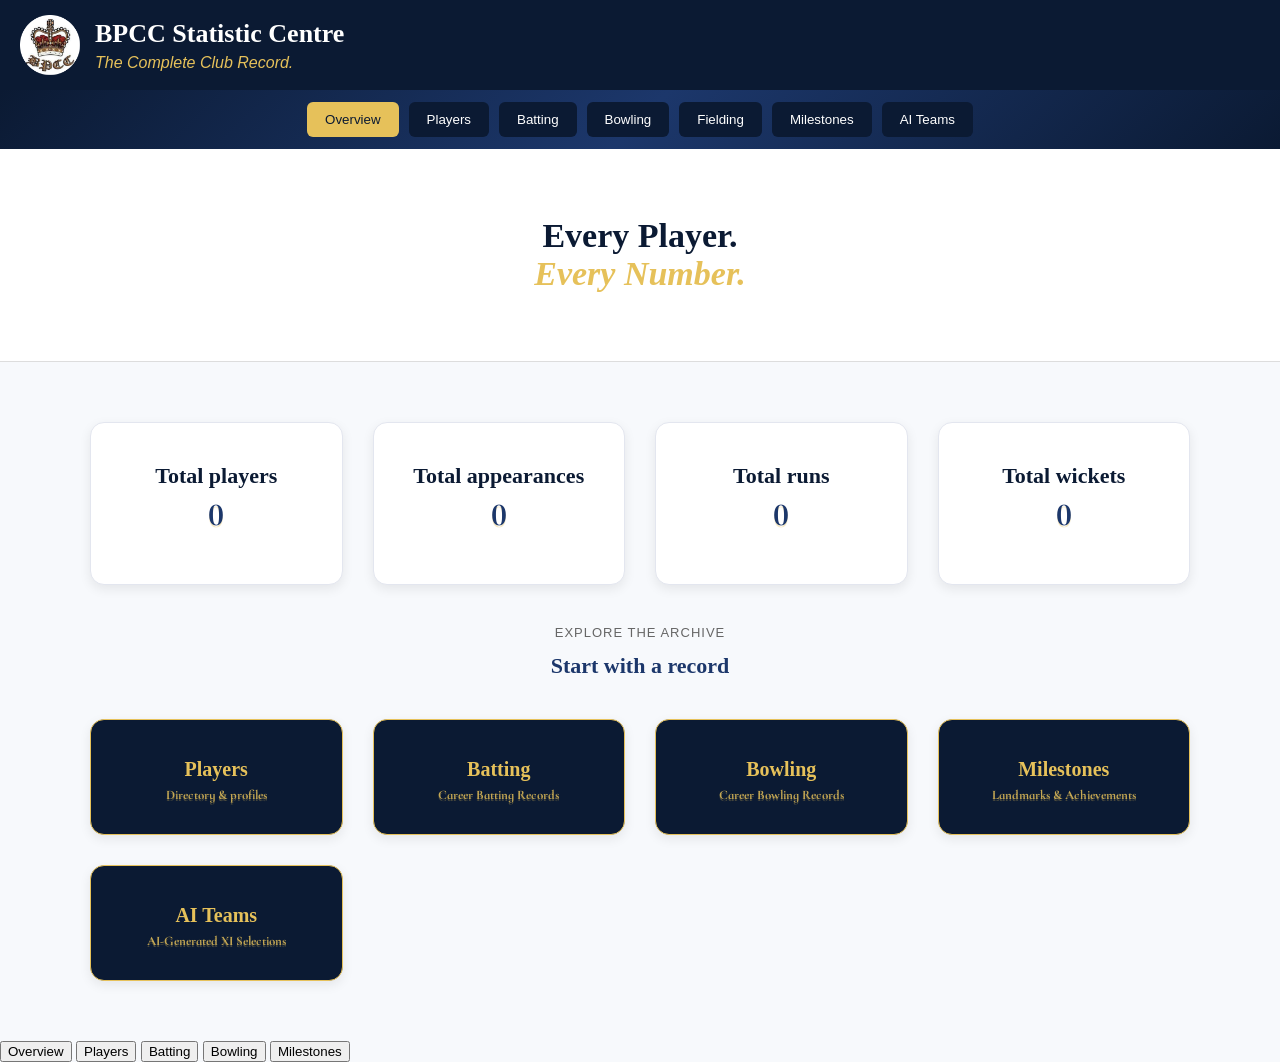
==== home.html @ c8ba133d "Update home.html" ====
<!DOCTYPE html>
<html lang="en">
<head>
  <meta charset="UTF-8">
  <title>BPCC Player Records</title>
  <meta name="viewport" content="width=device-width, initial-scale=1.0">

<style id="v100">

/* ============================================================
   BRANDING & GLOBAL
============================================================ */
@import url('https://fonts.googleapis.com/css2?family=Cormorant+Infant:wght@400;600;700&display=swap');

  
:root {
  --bpcc-navy: #0b1a33;
  --bpcc-blue: #1c376b;
  --bpcc-gold: #e6c15a;
  --bpcc-gradient: linear-gradient(135deg, #0b1a33, #1c376b, #0b1a33);
  --bpcc-gold-gradient: linear-gradient(135deg, #e6c15a, #f7e7a4, #e6c15a);
}

body {
  margin: 0;
  font-family: "Inter", "Playfair Display", sans-serif;
  background: #f7f9fc;
  color: #1a1a1a;
}

/* ============================================================
   HEADER — UPDATED
============================================================ */
header {
  background: var(--bpcc-navy);
  color: white;
  padding: 15px 20px;
  display: flex;
  align-items: center;
}

header .brand {
  display: flex;
  align-items: center;
  gap: 15px; /* spacing between logo and text */
}

header img {
  height: 60px; /* slightly larger logo */
}

header h1 {
  font-size: 26px;        /* bigger title */
  font-family: "Playfair Display", serif;
  margin: 0;
  line-height: 1.2;
}

header em {
  color: var(--bpcc-gold);
  font-size: 16px;        /* bigger subtitle */
  display: block;
  margin-top: 4px;
}

header .brand div {
  display: flex;
  flex-direction: column;
  justify-content: center;
}

/* ============================================================
   NAVIGATION (Desktop + Mobile)
============================================================ */
.nav-bar {
  background: var(--bpcc-gradient);
  display: flex;
  justify-content: center; /* centred on desktop */
  gap: 10px;
  padding: 12px;
  overflow-x: auto;
  white-space: nowrap;
  -webkit-overflow-scrolling: touch;
}

.nav-bar button {
  background: var(--bpcc-navy);
  color: white;
  border: none;
  padding: 10px 18px;
  border-radius: 6px;
  cursor: pointer;
  flex: 0 0 auto;
  transition: 0.25s ease;
}

.nav-bar button:hover {
  background: var(--bpcc-gradient);
  color: var(--bpcc-gold);
}

.nav-bar button.on {
  background: var(--bpcc-gold);
  color: var(--bpcc-navy);
}

/* ============================================================
   HERO
============================================================ */
.hero {
  text-align: center;
  padding: 40px 20px;
  background: white;
  border-bottom: 1px solid #ddd;
}

.hero h2 {
  font-size: 34px;
  font-family: "Playfair Display", serif;
  color: var(--bpcc-navy);
}

.hero h2 i {
  color: var(--bpcc-gold);
}

/* ============================================================
   SECTIONS
============================================================ */
.section {
  display: none;
  padding: 40px 20px;
  padding-top: 20px;
  padding-bottom: 20px;
  max-width: 1100px;
  margin: auto;
}

.section.active {
  display: block;
}

.section h2 {
  font-size: 22px;
  font-family: "Playfair Display", serif;
  color: var(--bpcc-navy);
  border-bottom: 2px solid var(--bpcc-gold);
  display: inline-block;
  margin-top: 10px;
  padding-bottom: 4px;
  margin-bottom: 12px;
}

/* ============================================================
   OVERVIEW SUMMARY CARDS
============================================================ */
.summary {
  max-width: 1100px;
  margin: 40px auto;
  display: grid;
  grid-template-columns: repeat(4, 1fr);
  gap: 30px;
}

.summary-card {
  background: white;
  padding: 18px 22px;
  border-radius: 14px;
  text-align: center;
  box-shadow: 0 4px 12px rgba(0,0,0,0.08);
  border: 1px solid #e3e6ef;
  transition: transform 0.2s ease, box-shadow 0.2s ease;
}

.summary-card h3 {
  font-family: "Playfair Display", serif;
  font-size: 24px;
  font-weight: 700;
  color: var(--bpcc-navy);
  margin-bottom: 6px;
}

.summary-card p,
.overview-total p {
  font-family: "Cormorant Infant", serif;
  font-size: 34px;
  font-weight: 700;
  color: var(--bpcc-blue);
  text-shadow: 00 2px rgba(230,193,90,0.35);
}

/* Section buttons */
.summary-card.summary-ai {
  background: var(--bpcc-navy);
  border: 1px solid var(--bpcc-gold);
  cursor: pointer;
}

.summary-card.summary-ai h3 {
  font-size: 20px; /* bigger */
  color: var(--bpcc-gold);
}

.summary-card.summary-ai p {
  font-size: 13px; /* smaller */
  color: var(--bpcc-gold);
  opacity: 0.85;
}

.summary-card.summary-ai:hover {
  transform: translateY(-3px);
  box-shadow: 0 6px 16px rgba(0,0,0,0.25);
}

/* Overview text */
.overview-subtle {
  text-align: center;
  font-size: 13px;
  color: #666;
  margin-top: 10px;
  letter-spacing: 1px;
}

.overview-strong {
  text-align: center;
  font-size: 22px;
  font-weight: 700;
  color: var(--bpcc-blue);
  margin-top: 4px;
  margin-bottom: 25px;
  font-family: "Playfair Display", serif;
}

  .overview-total h3,
.summary-card h3 {
  font-size: 22px;          /* bigger title */
  font-weight: 700;
  color: var(--bpcc-navy);
}

.overview-total p,
.summary-card p {
  font-size: 32px;          /* bigger numbers */
  font-weight: 700;
  margin-top: 6px;
}


/* ============================================================
   PLAYER GRID
============================================================ */
.player-grid {
  display: grid;
  grid-template-columns: repeat(3, 1fr);
  gap: 25px;
  margin-top: 30px;
}

.player-card {
  background: white;
  padding: 22px;
  border-radius: 12px;
  box-shadow: 0 2px 6px rgba(0,0,0,0.08);
  cursor: pointer;
  transition: 0.25s ease;
}

  .player-card h3,
.player-name {
  color: var(--bpcc-blue);
  font-weight: 700;
}

.player-card:hover {
  transform: translateY(-4px);
  box-shadow: 0 3px 10px rgba(0,0,0,0.2);
}
#player-search {
  width: 100%
  margin: 20px auto 25px auto;
  border: 2px solid var(--bpcc-gold);
  background: #fffef5;
  font-size: 16px;
  padding: 10px;
  border-radius: 8px;
  outline: none;
  transition: 0.25s ease;
  max-width: 1000px;
  display: block;
  box-sizing: border-box;
}

#player-search:focus {
  border-color: var(--bpcc-blue);
  background: white;
  box-shadow: 0 0 8px rgba(230,193,90,0.5);
}

#players {
  max-width: 1100px;
  margin: auto;
}
  
.status {
  background: var(--bpcc-gold);
  color: var(--bpcc-navy);
  padding: 4px 8px;
  border-radius: 6px;
  font-size: 12px;
  font-weight: 600;
  display: inline-block;
  margin-bottom: 8px;
}

/* ============================================================
   TABLES
============================================================ */
table {
  table-layout: fixed;
  width: 100%;
  border-collapse: collapse;
  background: white;
  border-radius: 12px;
  overflow: hidden;
  box-shadow: 0 2px 6px rgba(0,0,0,0.08);
  margin-bottom: 40px;
}

thead {
  background: var(--bpcc-navy);
  color: white;
}

tbody td {
  padding: 10px;
  border-bottom: 1px solid #e5e5e5;
}

tbody tr:hover {
  background: #f2f4f8;
}
  table td {
  padding: 12px 10px;
  vertical-align: middle;
}

/* Player column */
table td:first-child {
  width: 40%;
  text-align: left;
}

/* All numeric/stat columns */
table td:not(:first-child) {
  padding-right: 12px;
  text-align: right;
}
table th {
  text-align: right;
  padding: 14px 10px;        /* taller header */
  font-size: 16px;           /* slightly larger text */
  font-weight: 700;
  background: var(--bpcc-blue);       /* subtle header background */
  border-bottom: 2px solid var(--bpcc-gold);
  vertical-align: middle;
  box-shadow: inset 0 -2px 0 var(--bpcc-gold);
}

table th:first-child {
  padding-left: 12px;
  width: 40%;
  text-align: left;
}

  table tbody tr:nth-child(odd) {
  background: rgba(230,193,90,0.06);
}

table tbody tr:nth-child(even) {
  background: #ffffff;
}

table th:nth-child(2),
table td:nth-child(2),
table th:nth-child(3),
table td:nth-child(3),
table th:nth-child(4),
table td:nth-child(4) {
  width: 20%;                /* Stat columns */
}

/* ============================================================
   MILESTONES
============================================================ */
.milestone-row {
  display: flex;
  justify-content: space-between;
  align-items: baseline;
  gap: 10px;
  padding: 6px 0;
}

.milestone-remaining {
  font-size: 13px;
  color: #777;
}

  .milestone-club-box {
  background: #fffdf7;
  border-radius: 10px;
  padding: 10px 14px;
  box-shadow: 0 2px 6px rgba(0,0,0,0.1);
  border: 1px solid #e3e6ef;
}

  .milestone-entry {
  display: flex;
  justify-content: space-between;   /* name left, stat right */
  align-items: center;
  padding: 4px 0;                   /* tighter rows */
}

.milestone-name {
  font-weight: 700;          /* bold */
  color: var(--bpcc-navy);
  text-align: right;
}

.milestone-club-box h4 {
  background: var(--bpcc-gold-gradient);
  color: var(--bpcc-navy);
  padding: 8px 12px;
  border-radius: 8px;
  font-weight: 700;
  font-size: 18px;
  margin: 0 0 6px 0;
  margin-bottom: 10px;
  text-align: center;
}

  .milestone-stat {
  font-weight: 600;
  color: var(--bpcc-blue);
  text-align: left;
}
  
.milestone-grid {
  display: grid;
  grid-template-columns: repeat(4, 1fr);
  gap: 20px;
  margin-bottom: 30px;
}
  
  .milestone-approach-box {
  background: #fff7e6;
  border: 1px solid #e6c200;
  border-radius: 6px;
  padding: 10px 12px;
  margin-bottom: 25px;
  box-shadow: 0 2px 6px rgba(0,0,0,0.08);
}
  
.approach-row {
  display: flex;
  justify-content: space-between;
  align-items: center;
  padding: 4px 0;
  font-size: 15px;
}
  
.to-go {
  font-weight: bold;
  color: var(--bpcc-gold);
  margin-left: auto;
}


/* ============================================================
   AI TEAMS
============================================================ */
.ai-teams-note {
  background: #fff8d9;
  border-left: 4px solid var(--bpcc-gold);
  padding: 12px 16px;
  border-radius: 8px;
  margin-bottom: 20px;
  font-size: 14px;
  line-height: 1.5;
}

.ai-teams-grid {
  display: grid;
  grid-template-columns: repeat(3, 1fr);
  gap: 25px;
  margin-bottom: 40px;
}

.ai-player-row {
  display: flex;
  justify-content: space-between;
  align-items: center;
  padding: 6px 0;
  border-bottom: 2px solid #eee;
  transition: 0.2s ease;
}

  .ai-player-row:hover {
  background: rgba(230,193,90,0.12); /* soft BPCC gold tint */
  transform: translateY(-2px);
  box-shadow: 0 2px 6px rgba(0,0,0,0.12);
}

.ai-player-name {
  font-size: 11px;
  font-weight: 600;
  color: var(--bpcc-blue);
}

.ai-player-stat {
  font-size: 11px;
  color: #555;
  text-align: right;
}

  .ai-player-right {
  text-align: right;
  font-size: 11px;
  font-weight: 600;
  color: var(--bpcc-blue);
  min-width: 140px; /* consistent alignment */
}

.ai-team-box {
  background: white;
  border-radius: 12px;
  border: 1px solid #e3e6ef;
  box-shadow: 0 3px 10px rgba(0,0,0,0.12);
  overflow: hidden; /* ensures header radius blends cleanly */
  margin-bottom: 30px;
}

.ai-team-box h3 {
  background: var(--bpcc-gradient); /* BPCC blue gradient */
  color: var(--bpcc-gold);          /* gold text */
  padding: 14px 18px;
  border-radius: 12px 12px 0 0;     /* rounded top only */
  font-size: 22px;
  font-family: "Playfair Display", serif;
  text-align: center;
  text-shadow: 0 0 6px rgba(255, 215, 0, 0.4);
  margin: 0;                        /* remove default margin */
  border-bottom: 3px solid var(--bpcc-gold); /* gold underline */
}

  .ai-team-section {
  margin-bottom: 6px;
  padding-bottom: 10px;
  padding: 10px 18px;
  border-bottom: 3px solid var(--bpcc-gold);
}

  .ai-team-section h4 {
  margin-top: 0;                   /* removes gap above role title */
  margin-bottom: 10px;             /* keeps spacing consistent */
  font-size: 16px;
  color: var(--bpcc-navy);
  font-weight: 700;
  }    

.ai-team-section:last-child {
  border-bottom: none;
  margin-bottom: 0;
}
  
  .ai-player-role {
  font-size: 9px;
  font-weight: 600;
  color: var(--bpcc-navy);
  opacity: 0.8;
}

/* ============================================================
   MODAL
============================================================ */
#player-modal {
  display: none;
  position: fixed;
  inset: 0;
  background: rgba(0,0,0,0.6);
  justify-content: center;
  align-items: center;
  z-index: 9998;
}

#player-modal-content {
  background: white;
  width: 90%;
  max-width: 650px;
  border-radius: 16px;
  padding: 0; /* header sits flush */
  max-height: 85vh;
  overflow-y: auto;
  box-shadow: 0 6px 20px rgba(0,0,0,0.25);
  border: 3px solid var(--bpcc-gold);
}

.modal-header {
  background: var(--bpcc-blue);
  color: white;
  padding: 20px;
  border-bottom: 4px solid var(--bpcc-gold);
  position: sticky;
  top: 0;
  z-index: 10;
}

#modal-player-name {
  font-size: 24px;
  font-weight: 700;
  color: var(--bpcc-gold);
}

#modal-player-number,
#modal-player-role {
  font-size: 14px;
  opacity: 0.9;
}

#modal-close {
  float: right;
  font-size: 28px;
  cursor: pointer;
  color: var(--bpcc-gold);
  transition: 0.2s ease;
}

#modal-close:hover {
  color: white;
  transform: scale(1.1);
}

#modal-stats {
  display: grid;
  grid-template-columns: repeat(4, 1fr);
  gap: 15px;
  margin-top: 20px;
}
  .modal-stat-row {
  background: #f7f9fc;
  border: 1px solid #e3e6ef;
  border-radius: 12px;
  padding: 14px;
  box-shadow: 0 2px 6px rgba(0,0,0,0.08);
  transition: 0.2s ease;
}

.modal-stat-row:hover {
  transform: translateY(-3px);
  box-shadow: 0 4px 12px rgba(0,0,0,0.15);
}

.modal-stat-row h4 {
  margin: 0 0 6px 0;
  font-size: 14px;
  font-weight: 700;
  color: var(--bpcc-navy);
}

.modal-stat-row p {
  margin: 0;
  font-size: 16px;
  font-weight: 600;
  color: var(--bpcc-blue);
}

/* ============================================================
   MOBILE RESPONSIVE
============================================================ */
@media (max-width: 768px) {

  .nav-bar {
    justify-content: flex-start;
    padding: 10px 0;
  }

  .summary {
    grid-template-columns: repeat(2, 1fr);
    gap: 20px;
  }

  @media (max-width: 768px) {
  #player-search {
    margin-left: auto;
    margin-right: auto;
  }
}
 
  .player-grid {
    grid-template-columns: 1fr;
  }

  .ai-teams-grid {
    grid-template-columns: 1fr;
  }

  #modal-stats {
    grid-template-columns: repeat(2, 1fr);
  }

  body {
    padding-bottom: 80px;
  }

  .section {
    padding-bottom: 80px;
  }

  .bottom-tab-bar {
    position: fixed;
    bottom: 0;
    left: 0;
    right: 0;
    height: 60px;
    background: var(--bpcc-navy);
    border-top: 3px solid var(--bpcc-gold);
    display: flex;
    justify-content: space-around;
    align-items: center;
    z-index: 9999;
  }

  .bottom-tab-bar button.active {
    color: var(--bpcc-gold);
    transform: translateY(-4px);
  }
  
  .milestone-grid {
    grid-template-columns: repeat(2, 1fr);
  }
}

</style>
</head>

<body>
<header>
  <div class="brand">
    <img src="logo.png?v=2" alt="BPCC Logo">
    <div>
      <h1>BPCC Statistic Centre</h1>
      <em>The Complete Club Record.</em>
    </div>
  </div>
</header>

<nav class="nav-bar">
  <button data-section="overview" class="on">Overview</button>
  <button data-section="players">Players</button>
  <button data-section="batting">Batting</button>
  <button data-section="bowling">Bowling</button>
  <button data-section="fielding">Fielding</button>
  <button data-section="milestones">Milestones</button>
  <button data-section="ai-teams">AI Teams</button>
</nav>

<section class="hero">
  <h2 id="hero-title">Every Player.<br><i>Every Number.</i></h2>
</section>

<!-- OVERVIEW -->
<section id="overview" class="section active">

  <!-- Totals -->
  <div class="summary">
    <div class="summary-card">
      <h3>Total players</h3>
      <p id="total-players">0</p>
    </div>
    <div class="summary-card">
      <h3>Total appearances</h3>
      <p id="total-appearances">0</p>
    </div>
    <div class="summary-card">
      <h3>Total runs</h3>
      <p id="total-runs">0</p>
    </div>
    <div class="summary-card">
      <h3>Total wickets</h3>
      <p id="total-wickets">0</p>
    </div>
  </div>

  <!-- Overview text -->
  <p class="overview-subtle">EXPLORE THE ARCHIVE</p>
  <p class="overview-strong">Start with a record</p>

  <!-- Section buttons -->
  <div class="summary">

    <div class="summary-card summary-ai record-box" data-section="players">
      <h3>Players</h3>
      <p>Directory & profiles</p>
    </div>

    <div class="summary-card summary-ai record-box" data-section="batting">
      <h3>Batting</h3>
      <p>Career Batting Records</p>
    </div>

    <div class="summary-card summary-ai record-box" data-section="bowling">
      <h3>Bowling</h3>
      <p>Career Bowling Records</p>
    </div>

    <div class="summary-card summary-ai record-box" data-section="milestones">
      <h3>Milestones</h3>
      <p>Landmarks & Achievements</p>
    </div>

    <div class="summary-card summary-ai record-box" data-section="ai-teams">
      <h3>AI Teams</h3>
      <p>AI-Generated XI Selections</p>
    </div>

  </div>

</section>

<!-- PLAYERS -->
<section id="players" class="section">
  <h2>Player directory & profiles</h2>
  <input id="player-search" type="text" placeholder="Search players..." style="margin-top:20px;width:100%;padding:10px;border-radius:8px;border:1px solid #ccc;">
  <div id="players-grid" class="player-grid"></div>
</section>

<!-- BATTING -->
<section id="batting" class="section">
  <h2>Career Batting Records</h2>
  <div id="batting-table"></div>
</section>

<!-- BOWLING -->
<section id="bowling" class="section">
  <h2>Career Bowling Records</h2>
  <div id="bowling-table"></div>
</section>

<!-- FIELDING -->
<section id="fielding" class="section">
  <h2>Career Fielding Records</h2>
  <div id="fielding-table"></div>
</section>

<!-- MILESTONES -->
<section id="milestones" class="section">
  <h2>Landmarks & Approaching Achievements</h2>
  <div id="batting-milestones"></div>
  <div id="bowling-milestones"></div>
  <div id="catches-milestones"></div>
</section>

<!-- AI TEAMS -->
<section id="ai-teams" class="section">
  <h2>AI-Generated XI Selections</h2>

  <p class="ai-teams-note">
    AI-generated, unofficial selections. AI 1st XI uses the original elite qualification thresholds.
    AI 2nd & 3rd XIs select the next best remaining performers, ranked by XI runs, wickets and wicketkeeping victims.
    Career length remains a modest tie-breaker, and no player appears twice.
  </p>

  <div class="ai-teams-grid">
    <div id="team-a"></div>
    <div id="team-b"></div>
    <div id="team-c"></div>
  </div>
</section>

<!-- MODAL -->
<div id="player-modal">
  <div id="player-modal-content">
    <div class="modal-header">
      <span id="modal-close">&times;</span>
      <div id="modal-player-name"></div>
      <div id="modal-player-number"></div>
      <div id="modal-player-role"></div>
    </div>
    <div id="modal-stats"></div>
  </div>
</div>

<!-- MOBILE BOTTOM TAB BAR -->
<div class="bottom-tab-bar">
  <button data-section="overview" class="active">Overview</button>
  <button data-section="players">Players</button>
  <button data-section="batting">Batting</button>
  <button data-section="bowling">Bowling</button>
  <button data-section="milestones">Milestones</button>
</div>

<script>
/* ============================================================
   CONFIG
============================================================ */
const DATA_URL =
  "https://docs.google.com/spreadsheets/d/e/2PACX-1vQlS2BceCsyAkRFmAuwA0QDJR8wPjuLZyquKAeszxD2-FM7gFTzEQrVTqPxtph-z55FZNU01tMnpvQv/pub?output=csv";

const HEADERS = [
  "Player","Number","Years","Matches","Innings","Runs","Average",
  "High Score","Fifties","Hundreds","Overs","Wickets",
  "Bowling Average","Economy","Best","Catches","Stumpings","Current"
];

let allData = [];

/* Cache DOM selectors */
const heroTitle = document.getElementById("hero-title");
const overviewTotals = document.querySelectorAll("#overview .summary")[0];
const overviewButtons = document.querySelectorAll("#overview .summary")[1];
const overviewText = document.querySelectorAll("#overview .overview-subtle, #overview .overview-strong");

/* ============================================================
   CSV LOADING (FAST)
============================================================ */
async function loadCSV() {
  const res = await fetch(DATA_URL);
  const text = await res.text();

  const lines = text.trim().split("\n");
  const headers = lines[0].split(",").map(h => h.trim());

  return lines.slice(1).map(line => {
    const cols = line.split(",");
    const obj = {};
    headers.forEach((h, i) => obj[h] = (cols[i] || "").trim());
    return obj;
  });
}

const num = v => (isNaN(parseFloat(v)) ? 0 : parseFloat(v));
const victims = p => num(p["Catches"]) + num(p["Stumpings"]);

/* ============================================================
   HERO TITLES
============================================================ */
const heroTitles = {
  "overview": "Every Player.<br><i>Every Number.</i>",
  "players": "Player Directory<br><i>& profiles</i>",
  "batting": "Career Batting<br><i>Records</i>",
  "bowling": "Career Bowling<br><i>Records</i>",
  "fielding": "Career Fielding<br><i>Records</i>",
  "milestones": "Landmarks<br><i>& Approaching Achievements</i>",
  "ai-teams": "AI-Generated XIs<br><i>XI Selections</i>"
};

/* ============================================================
   ROLE DETECTION (FAST)
============================================================ */
function getRole(p) {
  const runs = num(p["Runs"]);
  const wickets = num(p["Wickets"]);
  const stumpings = num(p["Stumpings"]);

  if (stumpings >= 1) return "Wicketkeeper";
  if (runs >= 100 && wickets >= 10) return "All-rounder";
  if (wickets >= 5) return "Bowler";
  if (runs >= 100) return "Batter";
  return "Player";
}
/* ============================================================
   PLAYERS PAGE (FAST)
============================================================ */
function renderPlayers() {
  const container = document.getElementById("players-grid");
  const q = document.getElementById("player-search").value.toLowerCase();

  const sorted = allData.filter(p =>
    p["Player"].toLowerCase().includes(q)
  ).sort((a, b) => a["Player"].localeCompare(b["Player"]));

  container.innerHTML = sorted.map(p => {
    const status = (p["Current"] === "Yes") ? "Current Player" : "Retired";
    const role = getRole(p);

    return `
      <div class="player-card" data-player="${p["Player"]}">
        <div class="status">${status}</div>
        <h3>${p["Player"]}</h3>
        <span class="role-badge">${role}</span>
        <div class="stats-line">
          ${p["Matches"]} matches •
          ${p["Runs"]} runs •
          ${p["Wickets"]} wickets •
          ${victims(p)} victims
        </div>
      </div>
    `;
  }).join("");
}

/* Delegated click listener (faster) */
document.getElementById("players-grid").addEventListener("click", e => {
  const card = e.target.closest(".player-card");
  if (!card) return;
  const player = allData.find(p => p["Player"] === card.dataset.player);
  openPlayerModal(player);
});

/* ============================================================
   TABLE RENDERERS (FAST)
============================================================ */
function renderBatting() {
  const container = document.getElementById("batting-table");

  const data = [...allData].sort((a, b) => num(b["Runs"]) - num(a["Runs"]));

  container.innerHTML = `
    <table>
      <thead>
        <tr><th>Player</th><th>Runs</th><th>Average</th></tr>
      </thead>
      <tbody>
        ${data.map(p => `
          <tr class="clickable-row" data-player="${p["Player"]}">
            <td>
              <div class="player-name">${p["Player"]}</div>
              <div class="player-number">No. ${p["Number"]}</div>
            </td>
            <td>${p["Runs"]}</td>
            <td>${p["Average"]}</td>
          </tr>
        `).join("")}
      </tbody>
    </table>
  `;
}

function renderBowling() {
  const container = document.getElementById("bowling-table");

  const data = [...allData].sort((a, b) => num(b["Wickets"]) - num(a["Wickets"]));

  container.innerHTML = `
    <table>
      <thead>
        <tr><th>Player</th><th>Wickets</th><th>Average</th></tr>
      </thead>
      <tbody>
        ${data.map(p => `
          <tr class="clickable-row" data-player="${p["Player"]}">
            <td>
              <div class="player-name">${p["Player"]}</div>
              <div class="player-number">No. ${p["Number"]}</div>
            </td>
            <td>${p["Wickets"]}</td>
            <td>${p["Bowling Average"]}</td>
          </tr>
        `).join("")}
      </tbody>
    </table>
  `;
}

function renderFielding() {
  const container = document.getElementById("fielding-table");

  const data = [...allData].sort((a, b) => victims(b) - victims(a));

  container.innerHTML = `
    <table>
      <thead>
        <tr><th>Player</th><th>Victims</th><th>Catches</th></tr>
      </thead>
      <tbody>
        ${data.map(p => `
          <tr class="clickable-row" data-player="${p["Player"]}">
            <td>
              <div class="player-name">${p["Player"]}</div>
              <div class="player-number">No. ${p["Number"]}</div>
            </td>
            <td>${victims(p)}</td>
            <td>${p["Catches"]}</td>
          </tr>
        `).join("")}
      </tbody>
    </table>
  `;
}

/* Delegated click listener for all tables */
document.body.addEventListener("click", e => {
  const row = e.target.closest(".clickable-row");
  if (!row) return;
  const player = allData.find(p => p["Player"] === row.dataset.player);
  openPlayerModal(player);
});
/* ============================================================
   MILESTONES
============================================================ */
function renderMilestones() {
  renderMilestoneClubs(
    "Runs Milestone Clubs",
    "Runs",
    [3500,3000,2500,2000,1500,1000,500,250],
    20,
    document.getElementById("batting-milestones")
  );

  renderMilestoneClubs(
    "Bowling Milestone Clubs",
    "Wickets",
    [100,90,80,70,60,50,40,30,20],
    2,
    document.getElementById("bowling-milestones")
  );

  renderMilestoneClubs(
    "Catches Milestone Clubs",
    "Catches",
    [50,40,30,20,10],
    2,
    document.getElementById("catches-milestones")
  );
}

function renderMilestoneClubs(title, field, milestones, threshold, container) {
  let html = `<h3>${title}</h3><div class="milestone-grid">`;

  milestones.forEach(m => {
    const achieved = allData.filter(p => {
      const value = num(p[field]);
      if (value < m) return false;
      return !milestones.some(x => x > m && value >= x);
    });

    html += `<div class="milestone-club-box"><h4>${m} Club</h4>`;

    if (achieved.length === 0) {
      html += `<p>No Players Yet.</p>`;
    } else {
      achieved
        .sort((a, b) => num(b[field]) - num(a[field]))
        .forEach(p => {
          html += `
            <p class="milestone-entry">
              <span class="milestone-name">${p["Player"]}</span>
              <span class="milestone-stat">${num(p[field])}</span>
            </p>`;
        });
    }

    html += `</div>`;
  });

  html += `</div><h3>Current Players Approaching</h3>`;

  let any = false;

  milestones.forEach(m => {
    const approaching = allData.filter(p => {
      if (p["Current"] !== "Yes") return false;
      const value = num(p[field]);
      const toGo = m - value;
      return toGo > 0 && toGo <= threshold;
    });

    if (approaching.length > 0) {
      any = true;

      html += `<div class="milestone-approach-box"><h4>Approaching ${m}</h4>`;

      approaching
        .sort((a, b) => (m - num(a[field])) - (m - num(b[field])))
        .forEach(p => {
          const value = num(p[field]);
          const toGo = m - value;

          html += `
            <div class="approach-row">
              <span class="milestone-name">${p["Player"]}</span>
              <span class="milestone-stat">${value}</span>
              <span class="to-go">${toGo} to go</span>
            </div>`;
        });

      html += `</div>`;
    }
  });

  if (!any) {
    html += `
      <div class="milestone-approach-box">
        <p>No current players within range.</p>
      </div>`;
  }

  container.innerHTML = html;
}

/* ============================================================
   AI TEAMS (Optimised)
============================================================ */
function renderAITeams() {
  const used = new Set();

  const batSorted = [...allData].sort((a, b) =>
    num(b["Runs"]) - num(a["Runs"]) ||
    num(b["Average"]) - num(a["Average"]) ||
    num(b["Matches"]) - num(a["Matches"])
  );

  const bowlSorted = [...allData].sort((a, b) =>
    num(b["Wickets"]) - num(a["Wickets"]) ||
    num(a["Bowling Average"]) - num(b["Bowling Average"]) ||
    num(b["Matches"]) - num(a["Matches"])
  );

  const keepSorted = [...allData].sort((a, b) => {
    const vA = victims(a), vB = victims(b);
    const mA = num(a["Matches"]), mB = num(b["Matches"]);
    const vpA = mA ? vA / mA : 0;
    const vpB = mB ? vB / mB : 0;
    return (vB*2 + vpB*10 + num(b["Stumpings"])*5 + mB) -
           (vA*2 + vpA*10 + num(a["Stumpings"])*5 + mA);
  });

  function pick(sorted, count, role) {
    const team = [];
    for (const p of sorted) {
      if (team.length >= count) break;
      if (!used.has(p["Player"])) {
        team.push({ player: p, role });
        used.add(p["Player"]);
      }
    }
    return team;
  }

  const teamA = [
    ...pick(batSorted, 5, "Batter"),
    ...pick(keepSorted, 1, "Wicketkeeper"),
    ...pick(bowlSorted, 5, "Bowler")
  ];

  function buildTeam() {
    return [
      ...pick(batSorted, 5, "Batter"),
      ...pick(keepSorted, 1, "Wicketkeeper"),
      ...pick(bowlSorted, 5, "Bowler")
    ];
  }

  renderTeam("team-a", "AI 1st XI", teamA);
  renderTeam("team-b", "AI 2nd XI", buildTeam());
  renderTeam("team-c", "AI 3rd XI", buildTeam());
}

function renderTeam(id, title, players) {
  const container = document.getElementById(id);

  const batters = players.slice(0, 5);
  const keeper = players.slice(5, 6);
  const bowlers = players.slice(6, 11);

  const html = `
    <div class="ai-team-box">
      <h3>${title}</h3>

      <div class="ai-team-section">
        <h4>Batters</h4>
        ${batters.map((entry, i) => {
          const p = entry.player;
          return `
            <div class="ai-player-row" data-player="${p["Player"]}">
              <div class="ai-player-left">
                <div class="ai-player-name">${i+1}. ${p["Player"]}</div>
                <div class="ai-player-role">Batter</div>
              </div>
              <div class="ai-player-right">
                ${p["Runs"]} runs — Avg ${p["Average"]}
              </div>
            </div>`;
        }).join("")}
      </div>

      <div class="ai-team-section">
        <h4>Wicket Keeper</h4>
        ${keeper.map(entry => {
          const p = entry.player;
          const m = num(p["Matches"]);
          const victimsPM = m ? (victims(p)/m).toFixed(2) : "0.00";
          return `
            <div class="ai-player-row" data-player="${p["Player"]}">
              <div class="ai-player-left">
                <div class="ai-player-name">6. ${p["Player"]}</div>
                <div class="ai-player-role">Wicket Keeper</div>
              </div>
              <div class="ai-player-right">
                ${victims(p)} victims — ${victimsPM} per match
              </div>
            </div>`;
        }).join("")}
      </div>

      <div class="ai-team-section">
        <h4>Bowlers</h4>
        ${bowlers.map((entry, i) => {
          const p = entry.player;
          return `
            <div class="ai-player-row" data-player="${p["Player"]}">
              <div class="ai-player-left">
                <div class="ai-player-name">${7+i}. ${p["Player"]}</div>
                <div class="ai-player-role">Bowler</div>
              </div>
              <div class="ai-player-right">
                ${p["Wickets"]} wickets — Avg ${p["Bowling Average"]}
              </div>
            </div>`;
        }).join("")}
      </div>
    </div>
  `;

  container.innerHTML = html;

  container.querySelectorAll(".ai-player-row").forEach(row => {
    row.addEventListener("click", () => {
      const player = allData.find(p => p["Player"] === row.dataset.player);
      openPlayerModal(player);
    });
  });
}
/* ============================================================
   MODAL (Optimised)
============================================================ */
function openPlayerModal(p) {
  document.getElementById("modal-player-name").textContent = p["Player"];
  document.getElementById("modal-player-number").textContent = "Player No: " + p["Number"];
  document.getElementById("modal-player-role").textContent = getRole(p);

  const stats = document.getElementById("modal-stats");
  stats.innerHTML = HEADERS
    .filter(h => h !== "Player" && h !== "Number")
    .map(h => `
      <div class="modal-stat-row">
        <h4>${h}</h4>
        <p>${p[h] || ""}</p>
      </div>
    `).join("");

  document.getElementById("player-modal").style.display = "flex";
}

document.getElementById("modal-close").onclick = () =>
  document.getElementById("player-modal").style.display = "none";

window.onclick = e => {
  if (e.target.id === "player-modal") {
    document.getElementById("player-modal").style.display = "none";
  }
};


/* ============================================================
   NAVIGATION (Optimised)
============================================================ */
function setupNav() {
  const navButtons = document.querySelectorAll(".nav-bar button");
  const bottomButtons = document.querySelectorAll(".bottom-tab-bar button");

  function showSection(section) {

    /* Switch visible section */
    document.querySelectorAll(".section").forEach(sec =>
      sec.classList.toggle("active", sec.id === section)
    );

    /* Highlight nav bar */
    navButtons.forEach(b =>
      b.classList.toggle("on", b.dataset.section === section)
    );

    /* Highlight bottom bar */
    bottomButtons.forEach(b =>
      b.classList.toggle("active", b.dataset.section === section)
    );

    /* Update hero title */
    heroTitle.innerHTML = heroTitles[section];

    /* Show/hide overview blocks */
    const showOverview = (section === "overview");

    overviewTotals.style.display = showOverview ? "" : "none";
    overviewButtons.style.display = showOverview ? "" : "none";
    overviewText.forEach(el => el.style.display = showOverview ? "" : "none");

    /* Scroll to top */
    window.scrollTo({ top: 0, behavior: "smooth" });
  }

  /* Top nav buttons */
  navButtons.forEach(btn =>
    btn.addEventListener("click", () => showSection(btn.dataset.section))
  );

  /* Bottom tab bar buttons */
  bottomButtons.forEach(btn =>
    btn.addEventListener("click", () =>
      document.querySelector(`.nav-bar button[data-section="${btn.dataset.section}"]`).click()
    )
  );
}


/* ============================================================
   RECORD BOX CLICK → NAVIGATION
============================================================ */
document.querySelectorAll(".record-box").forEach(box => {
  box.addEventListener("click", () => {
    const section = box.getAttribute("data-section");
    const btn = document.querySelector(`.nav-bar button[data-section="${section}"]`);
    if (btn) btn.click();
  });
});
  
/* ============================================================
   OVERVIEW TOTALS (Required for init)
============================================================ */
function renderOverview() {
  document.getElementById("total-players").textContent = allData.length;

  document.getElementById("total-appearances").textContent =
    allData.reduce((sum, p) => sum + num(p["Matches"]), 0);

  document.getElementById("total-runs").textContent =
    allData.reduce((sum, p) => sum + num(p["Runs"]), 0);

  document.getElementById("total-wickets").textContent =
    allData.reduce((sum, p) => sum + num(p["Wickets"]), 0);
}


/* ============================================================
   INIT (Optimised)
============================================================ */
async function init() {

  /* Load CSV */
  allData = await loadCSV();

  /* Default section */
  document.querySelectorAll(".section").forEach(sec =>
    sec.classList.remove("active")
  );
  document.getElementById("overview").classList.add("active");

  /* Default hero */
  heroTitle.innerHTML = heroTitles["overview"];

  /* Show overview blocks */
  overviewTotals.style.display = "";
  overviewButtons.style.display = "";
  overviewText.forEach(el => el.style.display = "");

  /* Setup navigation */
  setupNav();

  /* Render all pages */
  renderOverview();
  renderPlayers();
  renderBatting();
  renderBowling();
  renderFielding();
  renderMilestones();
  renderAITeams();
}

init();
  </script>
</body>
</html>
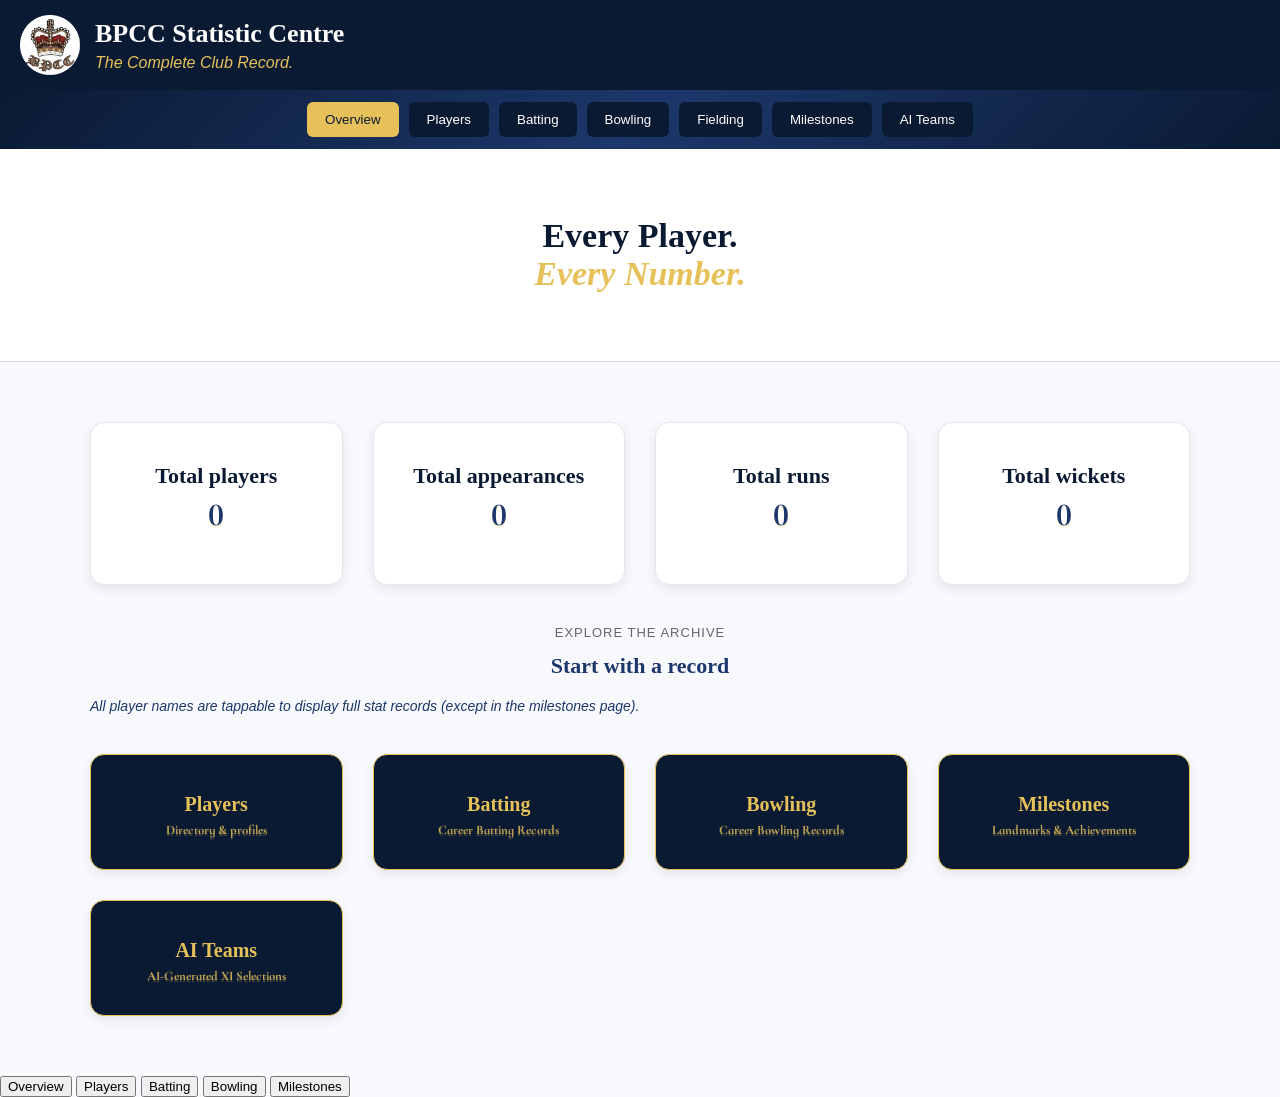
==== commit 536b2d32: "Update home.html" ====
--- a/home.html
+++ b/home.html
@@ -245,7 +245,13 @@
   margin-top: 6px;
 }
 
-
+.tap-message {
+  font-size: 14px;
+  color: var(--bpcc-blue);
+  margin-top: -6px;
+  margin-bottom: 12px;
+  font-style: italic;
+}
 /* ============================================================
    PLAYER GRID
 ============================================================ */
@@ -793,6 +799,9 @@
   <!-- Overview text -->
   <p class="overview-subtle">EXPLORE THE ARCHIVE</p>
   <p class="overview-strong">Start with a record</p>
+  <p class="tap-message">
+  All player names are tappable to display full stat records (except in the milestones page).
+</p>
 
   <!-- Section buttons -->
   <div class="summary">
@@ -974,16 +983,16 @@
   const container = document.getElementById("players-grid");
   const q = document.getElementById("player-search").value.toLowerCase();
 
-  const sorted = allData.filter(p =>
-    p["Player"].toLowerCase().includes(q)
-  ).sort((a, b) => a["Player"].localeCompare(b["Player"]));
+  const sorted = allData
+    .filter(p => p["Player"].toLowerCase().includes(q))
+    .sort((a, b) => a["Player"].localeCompare(b["Player"]));
 
   container.innerHTML = sorted.map(p => {
     const status = (p["Current"] === "Yes") ? "Current Player" : "Retired";
     const role = getRole(p);
 
     return `
-      <div class="player-card" data-player="${p["Player"]}">
+      <div class="player-card" data-name="${p["Player"]}" data-player="${p["Player"]}">
         <div class="status">${status}</div>
         <h3>${p["Player"]}</h3>
         <span class="role-badge">${role}</span>
@@ -998,7 +1007,10 @@
   }).join("");
 }
 
-/* Delegated click listener (faster) */
+/* Search bar listener — triggers full re-render */
+document.getElementById("player-search").addEventListener("input", renderPlayers);
+
+/* Delegated click listener (fast + reliable) */
 document.getElementById("players-grid").addEventListener("click", e => {
   const card = e.target.closest(".player-card");
   if (!card) return;
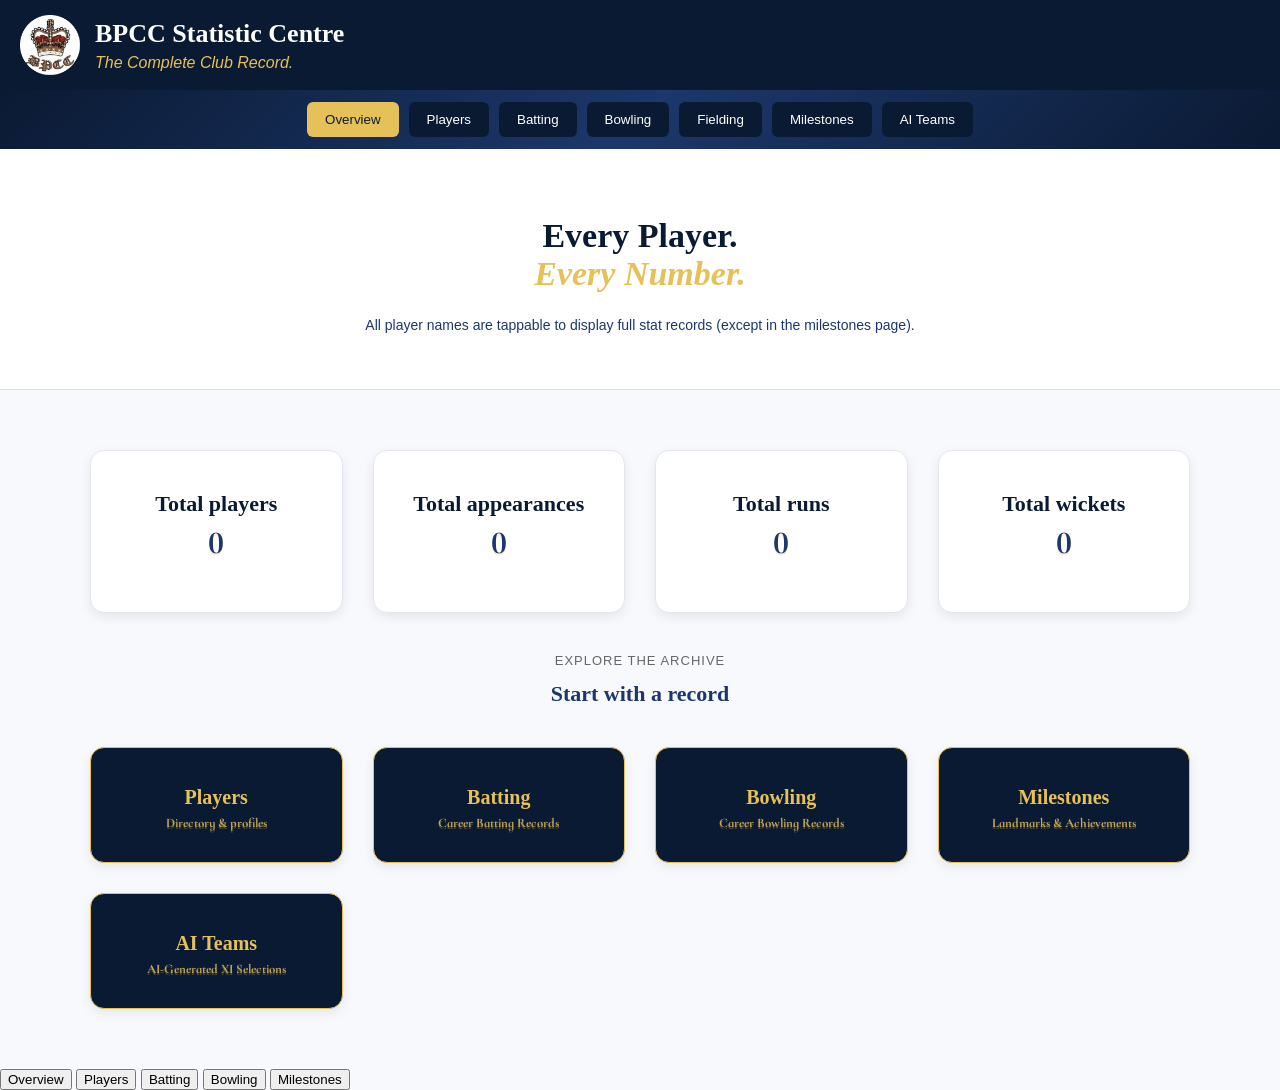
==== commit c0bfad75: "Update home.html" ====
--- a/home.html
+++ b/home.html
@@ -248,9 +248,9 @@
 .tap-message {
   font-size: 14px;
   color: var(--bpcc-blue);
-  margin-top: -6px;
-  margin-bottom: 12px;
-  font-style: italic;
+  margin-top: -4px;
+  margin-bottom: 16px;
+  font-style: bold;
 }
 /* ============================================================
    PLAYER GRID
@@ -444,6 +444,20 @@
   text-align: center;
 }
 
+  .milestone-club-box p {
+  white-space: nowrap;
+}
+
+.milestone-club-box p {
+  font-weight: 700;
+  color: var(--bpcc-navy);
+}
+
+.milestone-club-box p span:last-child {
+  font-weight: 600;
+  color: var(--bpcc-blue);
+}
+
   .milestone-stat {
   font-weight: 600;
   color: var(--bpcc-blue);
@@ -771,6 +785,9 @@
 
 <section class="hero">
   <h2 id="hero-title">Every Player.<br><i>Every Number.</i></h2>
+  <p class="tap-message">
+  All player names are tappable to display full stat records (except in the milestones page).
+</p>
 </section>
 
 <!-- OVERVIEW -->
@@ -799,9 +816,7 @@
   <!-- Overview text -->
   <p class="overview-subtle">EXPLORE THE ARCHIVE</p>
   <p class="overview-strong">Start with a record</p>
-  <p class="tap-message">
-  All player names are tappable to display full stat records (except in the milestones page).
-</p>
+  
 
   <!-- Section buttons -->
   <div class="summary">
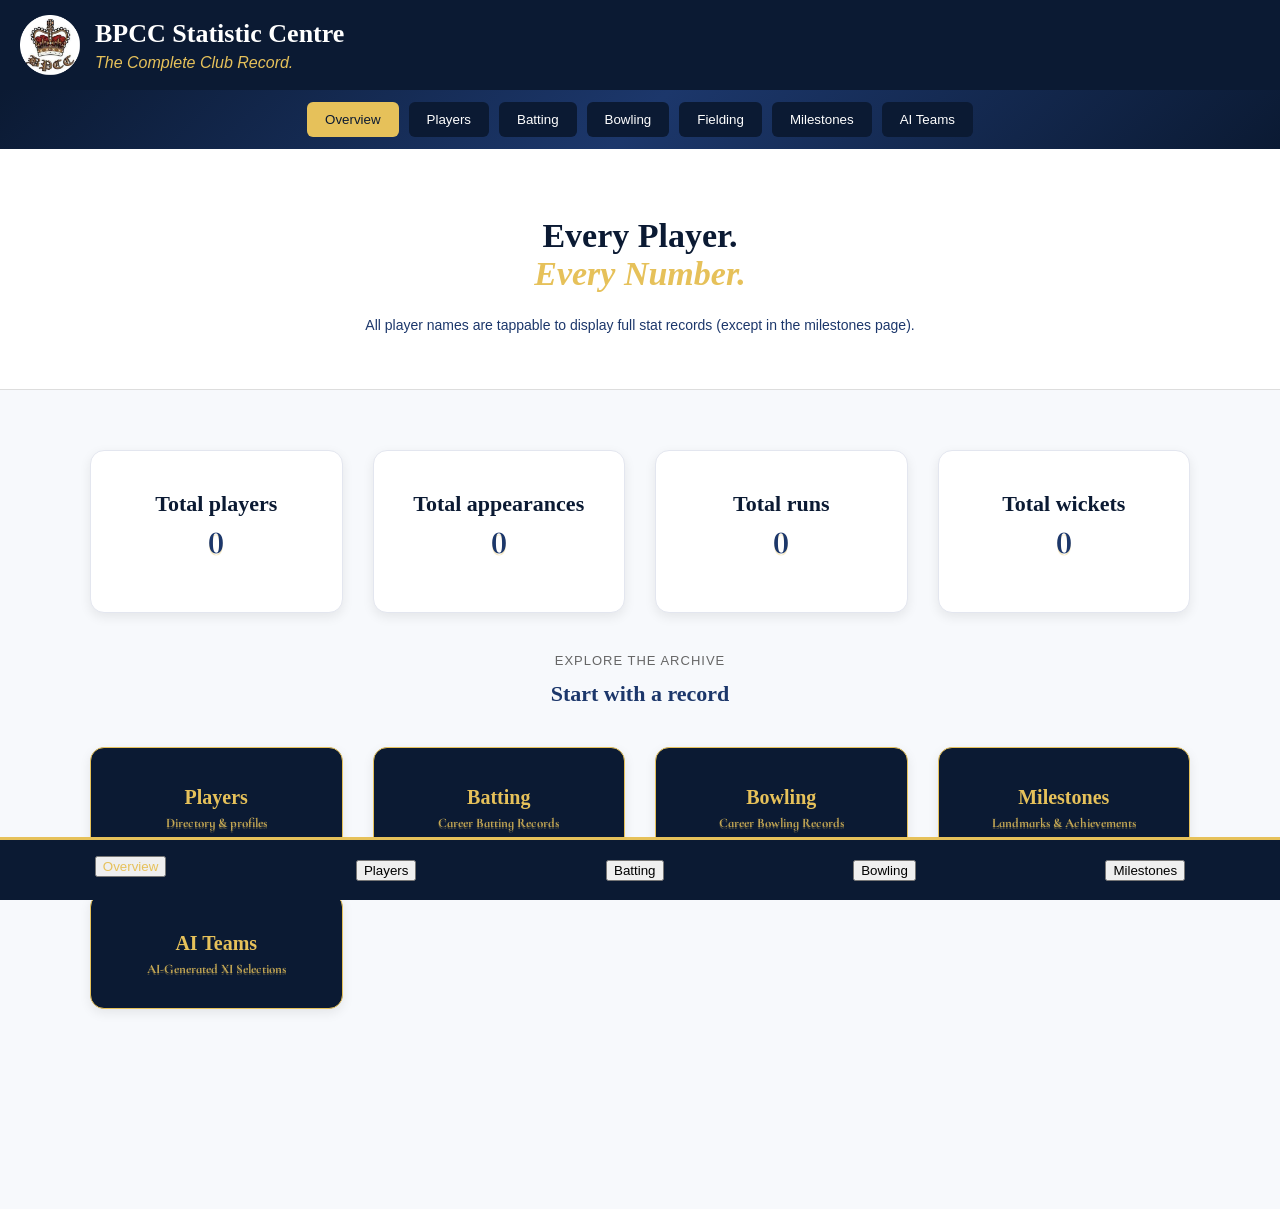
==== commit edf5e218: "Update home.html" ====
--- a/home.html
+++ b/home.html
@@ -708,8 +708,7 @@
     gap: 20px;
   }
 
-  @media (max-width: 768px) {
-  #player-search {
+   #player-search {
     margin-left: auto;
     margin-right: auto;
   }
@@ -754,8 +753,40 @@
     transform: translateY(-4px);
   }
   
+  .  /* Make milestone boxes full-width and consistent */
   .milestone-grid {
-    grid-template-columns: repeat(2, 1fr);
+    grid-template-columns: repeat (2, 1fr);   /* 2 columns on mobile */
+    gap: 12px;
+  }
+
+  .milestone-club-box {
+    padding: 10px 14px;           /* tighter, consistent */
+  }
+
+  /* Fix alignment inside each milestone entry */
+  .milestone-entry {
+    display: flex;
+    justify-content: space-between;
+    align-items: center;
+    width: 100%;
+  }
+
+  .milestone-entry span {
+    display: inline-block;
+  }
+
+  /* Prevent long names from pushing stats down */
+  .milestone-name {
+    flex: 1;
+    font-weight: 700;
+    color: var(--bpcc-navy);
+  }
+
+  .milestone-stat {
+    flex-shrink: 0;               /* stat stays right-aligned */
+    font-weight: 600;
+    color: var(--bpcc-blue);
+    margin-left: 10px;
   }
 }
 
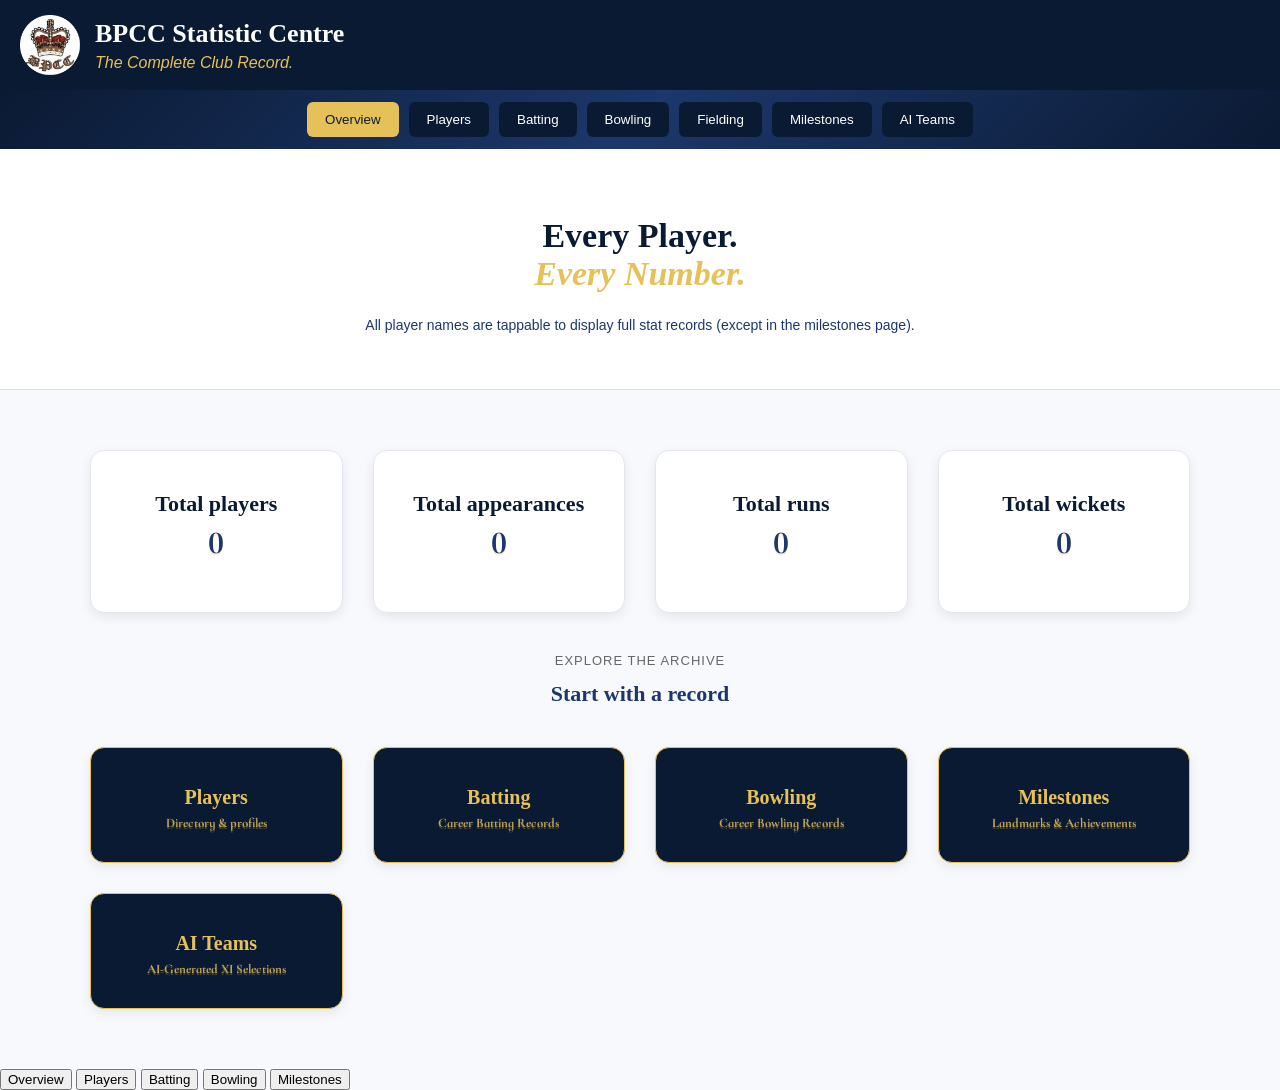
==== commit 19fc84ba: "Update home.html" ====
--- a/home.html
+++ b/home.html
@@ -255,7 +255,7 @@
 /* ============================================================
    PLAYER GRID
 ============================================================ */
-.player-grid {
+#players-grid.player-grid {
   display: grid;
   grid-template-columns: repeat(3, 1fr);
   gap: 25px;
@@ -712,9 +712,8 @@
     margin-left: auto;
     margin-right: auto;
   }
-}
  
-  .player-grid {
+  #players-grid.player-grid {
     grid-template-columns: 1fr;
   }
 
@@ -732,6 +731,15 @@
 
   .section {
     padding-bottom: 80px;
+  }
+  
+.section > h2 {
+    position: sticky;
+    top: 0;
+    z-index: 50;
+    background: #fff;          /* prevents text overlap */
+    padding-top: 10px;
+    padding-bottom: 10px;
   }
 
   .bottom-tab-bar {
@@ -752,10 +760,15 @@
     color: var(--bpcc-gold);
     transform: translateY(-4px);
   }
-  
-  .  /* Make milestone boxes full-width and consistent */
+ 
+  #bottom-bar,
+  .bottom-bar {
+    display: none !important;
+  }
+
+  /* Make milestone boxes full-width and consistent */
   .milestone-grid {
-    grid-template-columns: repeat (2, 1fr);   /* 2 columns on mobile */
+    grid-template-columns: 1fr;   /* 1 column on mobile */
     gap: 12px;
   }
 
@@ -780,6 +793,7 @@
     flex: 1;
     font-weight: 700;
     color: var(--bpcc-navy);
+    text-align: left;
   }
 
   .milestone-stat {
@@ -787,6 +801,7 @@
     font-weight: 600;
     color: var(--bpcc-blue);
     margin-left: 10px;
+    text-align: right;
   }
 }
 
